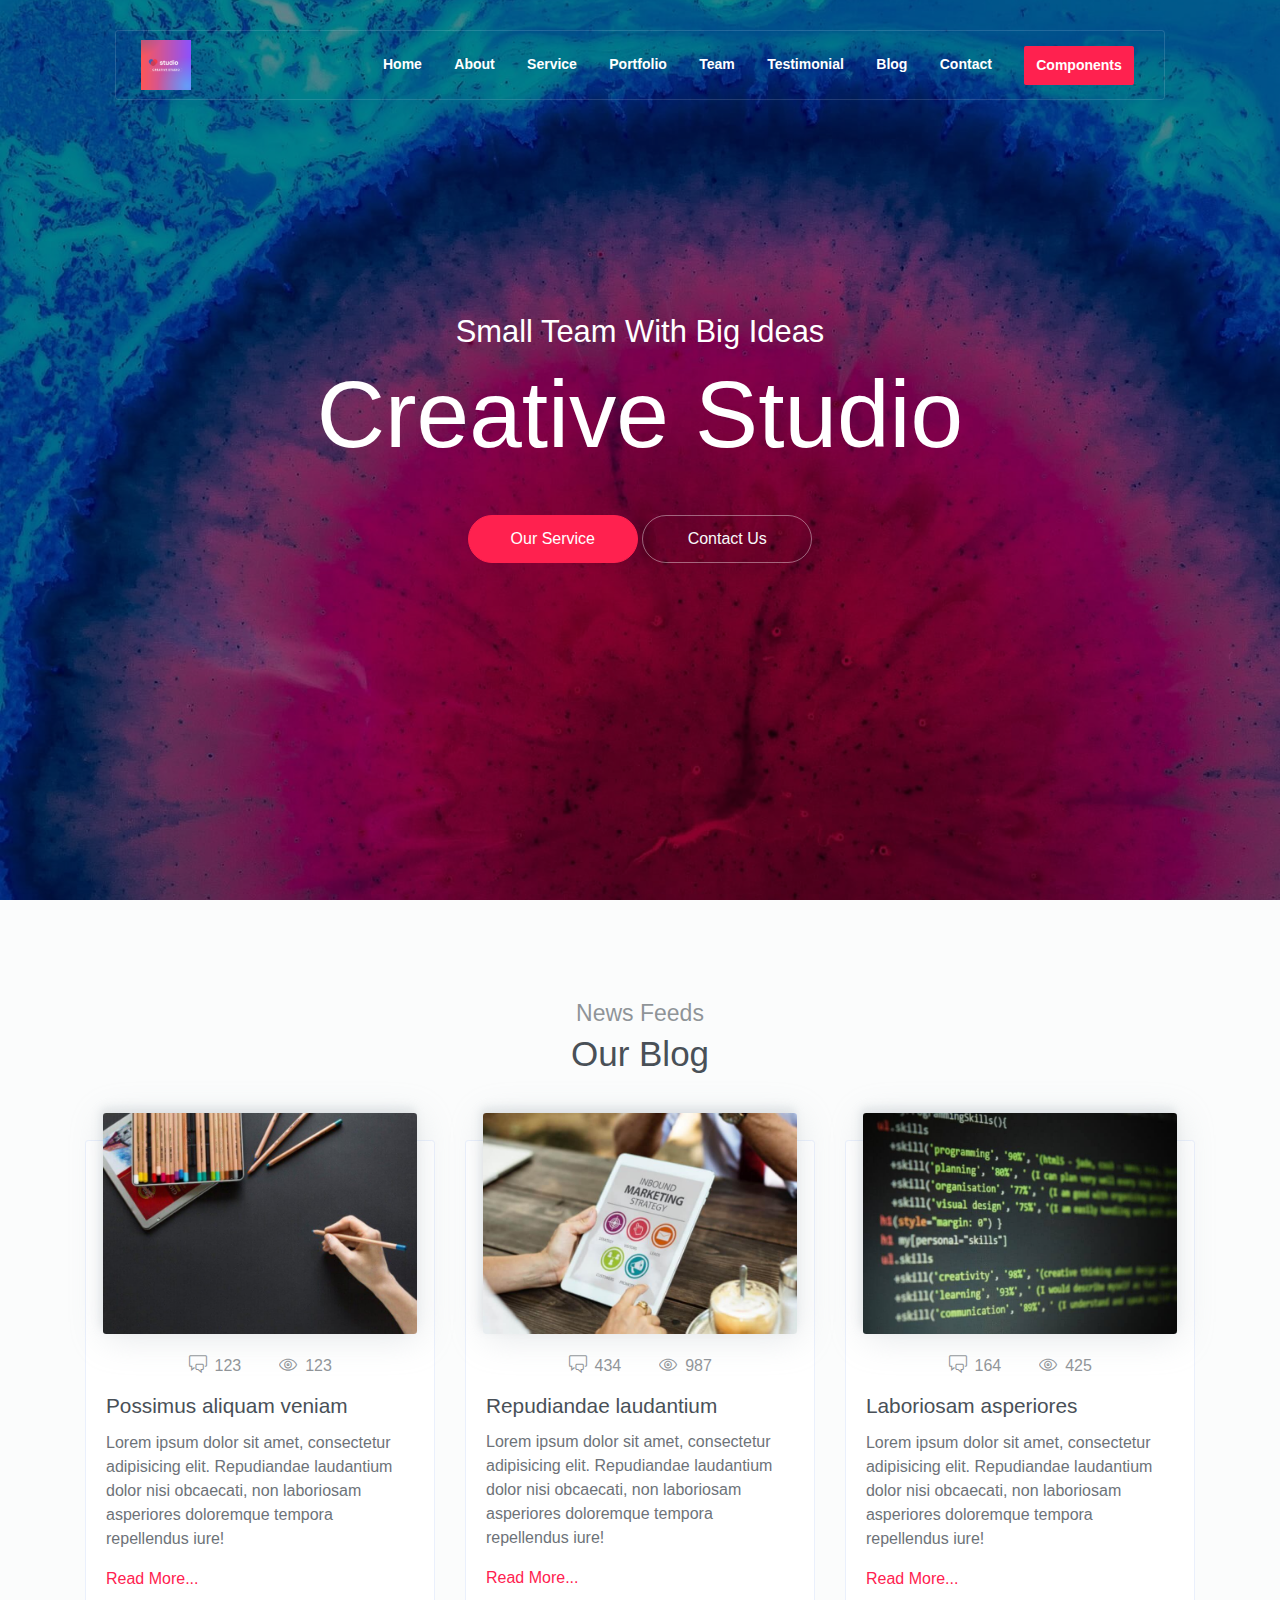
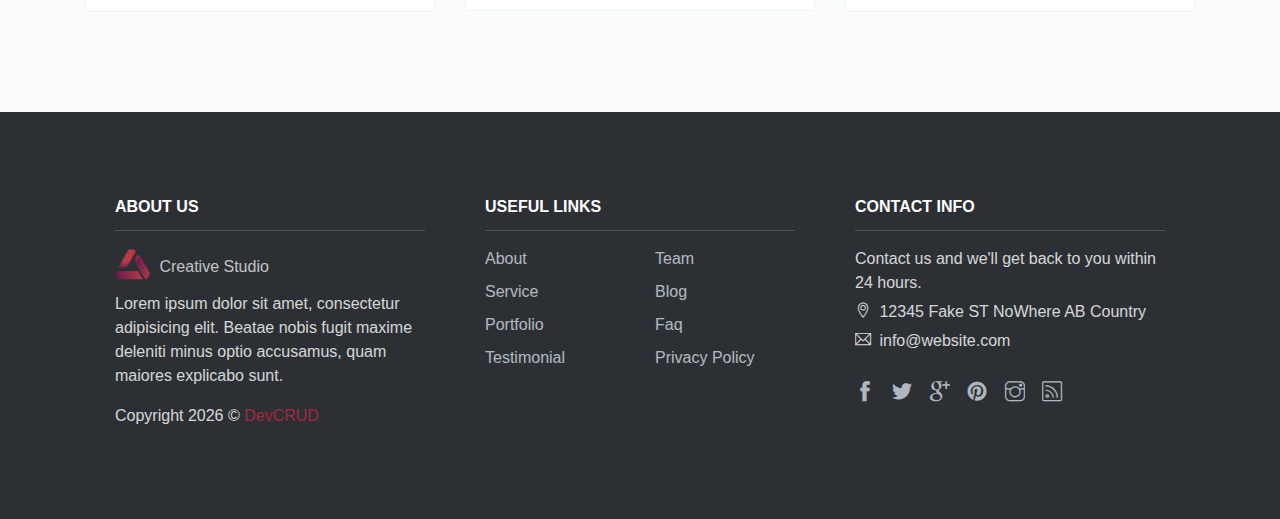
==== blog.html @ 2c9daa5a "first push" ====
<!DOCTYPE html>
<html lang="en">
<head>
	<meta charset="utf-8">
    <meta name="viewport" content="width=device-width, initial-scale=1, shrink-to-fit=no">
    <meta name="description" content="Start your development with Creative Studio landing page.">
    <meta name="author" content="Devcrud">
    <title>Creative Studio | Free Bootstrap 4.3.x template</title>

    <!-- font icons -->
    <link rel="stylesheet" href="assets/vendors/themify-icons/css/themify-icons.css">

    <!-- Bootstrap + Creative Studio main styles -->
	<link rel="stylesheet" href="assets/css/creative-studio.css">

</head>
<body data-spy="scroll" data-target=".navbar" data-offset="40" id="home">
    
    <!-- Page Navigation -->
    <nav class="navbar custom-navbar navbar-expand-lg navbar-dark" data-spy="affix" data-offset-top="20">
        <div class="container">
            <a class="navbar-brand" href="#">
                <img src="logocs.png" alt="Download free bootstrap 4 landing page, free boootstrap 4 templates, Download free bootstrap 4.1 landing page, free boootstrap 4.1.1 templates, Creative studio Landing page">
            </a>
            <button class="navbar-toggler" type="button" data-toggle="collapse" data-target="#navbarSupportedContent" aria-controls="navbarSupportedContent" aria-expanded="false" aria-label="Toggle navigation">
                <span></span>
            </button>

            <div class="collapse navbar-collapse" id="navbarSupportedContent">
                <ul class="navbar-nav ml-auto">
                    <li class="nav-item">
                        <a class="nav-link" href="index.html">Home</a>
                    </li>
                    <li class="nav-item">
                        <a class="nav-link" href="#about">About</a>
                    </li>
                    <li class="nav-item">
                        <a class="nav-link" href="services.html">Service</a>
                    </li>
                    <li class="nav-item">
                        <a class="nav-link" href="portefolio.html">Portfolio</a>
                    </li>
                    <li class="nav-item">
                        <a class="nav-link" href="#team">Team</a>
                    </li>
                    <li class="nav-item">
                        <a class="nav-link" href="#testimonial">Testimonial</a>
                    </li>
                    <li class="nav-item">
                        <a class="nav-link" href="blog.html">Blog</a>
                    </li>
                    <li class="nav-item">
                        <a class="nav-link" href="contact.html">Contact</a>
                    </li>
                    <li class="nav-item">
                        <a class="nav-link btn btn-primary btn-sm ml-lg-3" href="components.html">Components</a>
                    </li>
                </ul>
            </div>
        </div>
    </nav>
    <!-- End Of Page Navigation -->

    <!-- Page Header -->
    <header class="header">
        <div class="overlay">
            <h6 class="subtitle">Small Team With Big Ideas</h6>
            <h1 class="title">Creative Studio</h1>
            <div class="buttons text-center">
                <a href="#service" class="btn btn-primary rounded w-lg btn-lg my-1">Our Service</a>
                <a href="#contact" class="btn btn-outline-light rounded w-lg btn-lg my-1">Contact Us</a>
            </div>              
        </div>      
    </header>
  <!-- Blog Section -->
  <section id="blog">
    <div class="container">
        <h6 class="section-subtitle text-center">News Feeds</h6>
        <h6 class="section-title mb-6 text-center">Our Blog</h6>

        <div class="row">
            <div class="col-md-4">
                <div class="card blog-post my-4 my-sm-5 my-md-0">
                    <img src="assets/imgs/blog-1.jpg" alt="Download free bootstrap 4 landing page, free boootstrap 4 templates, Download free bootstrap 4.1 landing page, free boootstrap 4.1.1 templates, Creative studio Landing page">
                    <div class="card-body">
                        <div class="details mb-3">
                            <a href="javascript:void(0)"><i class="ti-comments"></i> 123</a>
                            <a href="javascript:void(0)"><i class="ti-eye"></i> 123</a>
                        </div>
                        <h5 class="card-title">Possimus aliquam veniam</h5>
                        <p>Lorem ipsum dolor sit amet, consectetur adipisicing elit. Repudiandae laudantium dolor nisi obcaecati, non laboriosam asperiores doloremque tempora repellendus iure!</p>
                        <a href="javascript:void(0)" class="d-block mt-3">Read More...</a>
                    </div>
                </div>
            </div>
            <div class="col-md-4">
                <div class="card blog-post my-4 my-sm-5 my-md-0">
                    <img src="assets/imgs/blog-2.jpg" alt="Download free bootstrap 4 landing page, free boootstrap 4 templates, Download free bootstrap 4.1 landing page, free boootstrap 4.1.1 templates, Creative studio Landing page">
                    <div class="card-body">
                        <div class="details mb-3">
                            <a href="javascript:void(0)"><i class="ti-comments"></i> 434</a>
                            <a href="javascript:void(0)"><i class="ti-eye"></i> 987</a>
                        </div>
                        <h5 class="card-title">Repudiandae laudantium</h5>
                        <p>Lorem ipsum dolor sit amet, consectetur adipisicing elit. Repudiandae laudantium dolor nisi obcaecati, non laboriosam asperiores doloremque tempora repellendus iure!</p>
                        <a href="javascript:void(0)" class="d-block mt-3">Read More...</a>
                    </div>
                </div>
            </div>
            <div class="col-md-4">
                <div class="card blog-post my-4 my-sm-5 my-md-0">
                    <img src="assets/imgs/blog-3.jpg" alt="Download free bootstrap 4 landing page, free boootstrap 4 templates, Download free bootstrap 4.1 landing page, free boootstrap 4.1.1 templates, Creative studio Landing page">
                    <div class="card-body">
                        <div class="details mb-3">
                            <a href="javascript:void(0)"><i class="ti-comments"></i> 164</a>
                            <a href="javascript:void(0)"><i class="ti-eye"></i> 425</a>
                        </div>
                        <h5 class="card-title">Laboriosam asperiores</h5>
                        <p>Lorem ipsum dolor sit amet, consectetur adipisicing elit. Repudiandae laudantium dolor nisi obcaecati, non laboriosam asperiores doloremque tempora repellendus iure!</p>
                        <a href="javascript:void(0)" class="d-block mt-3">Read More...</a>
                    </div>
                </div>
            </div>
        </div>
    </div>
</section>
<!-- End of Blog Section -->
    </section>
    <section class="has-bg-img py-0">
        <div class="container">
            <div class="footer">
                <div class="footer-lists">
                    <ul class="list">
                        <li class="list-head">
                            <h6 class="font-weight-bold">ABOUT US</h6>
                        </li>
                        <li class="list-body">
                            <a href="#" class="logo">
                                <img src="assets/imgs/logo.png" alt="Download free bootstrap 4 landing page, free boootstrap 4 templates, Download free bootstrap 4.1 landing page, free boootstrap 4.1.1 templates, Creative studio Landing page">
                                <h6>Creative Studio</h6>
                            </a>
                            <p>Lorem ipsum dolor sit amet, consectetur adipisicing elit. Beatae nobis fugit maxime deleniti minus optio accusamus, quam maiores explicabo sunt.</p> 
                            <p class="mt-3">
                                Copyright <script>document.write(new Date().getFullYear())</script> &copy; <a class="d-inline text-primary" href="http://www.devcrud.com">DevCRUD</a>
                            </p>                   
                        </li>
                    </ul>
                    <ul class="list">
                        <li class="list-head">
                            <h6 class="font-weight-bold">USEFUL LINKS</h6>
                        </li>
                        <li class="list-body">
                            <div class="row">
                                <div class="col">
                                    <a href="#about">About</a>
                                    <a href="#service">Service</a>
                                    <a href="#portfolio">Portfolio</a>
                                    <a href="#testmonail">Testimonial</a>
                                </div>
                                <div class="col">
                                    <a href="#team">Team</a>
                                    <a href="#blog">Blog</a>
                                    <a href="#">Faq</a>
                                    <a href="#">Privacy Policy</a>                  
                                </div>
                            </div>
                        </li>
                    </ul>
                    <ul class="list">
                        <li class="list-head">
                            <h6 class="font-weight-bold">CONTACT INFO</h6>
                        </li>
                        <li class="list-body">
                            <p>Contact us and we'll get back to you within 24 hours.</p>
                            <p><i class="ti-location-pin"></i> 12345 Fake ST NoWhere AB Country</p>
                            <p><i class="ti-email"></i>  info@website.com</p>
                            <div class="social-links">
                                <a href="javascript:void(0)" class="link"><i class="ti-facebook"></i></a>
                                <a href="javascript:void(0)" class="link"><i class="ti-twitter-alt"></i></a>
                                <a href="javascript:void(0)" class="link"><i class="ti-google"></i></a>
                                <a href="javascript:void(0)" class="link"><i class="ti-pinterest-alt"></i></a>
                                <a href="javascript:void(0)" class="link"><i class="ti-instagram"></i></a>
                                <a href="javascript:void(0)" class="link"><i class="ti-rss"></i></a>
                            </div>
                        </li>
                    </ul>
                </div>
            </div>    
        </div>
    </section>

    <!-- core  -->
    <script src="assets/vendors/jquery/jquery-3.4.1.js"></script>
    <script src="assets/vendors/bootstrap/bootstrap.bundle.js"></script>

    <!-- bootstrap affix -->
    <script src="assets/vendors/bootstrap/bootstrap.affix.js"></script>

    <!-- Creative Studio js -->
    <script src="assets/js/creative-studio.js"></script>

</body>
</html>
---- assets/vendors/themify-icons/css/themify-icons.css ----
@font-face {
	font-family: 'themify';
	src:url("../fonts/themify.eot?-fvbane");
	src:url("../fonts/themify.eot?#iefix-fvbane") format("embedded-opentype"),
		url("../fonts/themify.woff?-fvbane") format("woff"),
		url("../fonts/themify.ttf?-fvbane") format("truetype"),
		url("../fonts/themify.svg?-fvbane#themify") format("svg");
	font-weight: normal;
	font-style: normal;
}

[class^="ti-"], [class*=" ti-"] {
	font-family: 'themify';
	speak: none;
	font-style: normal;
	font-weight: normal;
	font-variant: normal;
	text-transform: none;
	line-height: 1;

	/* Better Font Rendering =========== */
	-webkit-font-smoothing: antialiased;
	-moz-osx-font-smoothing: grayscale;
}

.ti-wand:before {
	content: "\e600";
}
.ti-volume:before {
	content: "\e601";
}
.ti-user:before {
	content: "\e602";
}
.ti-unlock:before {
	content: "\e603";
}
.ti-unlink:before {
	content: "\e604";
}
.ti-trash:before {
	content: "\e605";
}
.ti-thought:before {
	content: "\e606";
}
.ti-target:before {
	content: "\e607";
}
.ti-tag:before {
	content: "\e608";
}
.ti-tablet:before {
	content: "\e609";
}
.ti-star:before {
	content: "\e60a";
}
.ti-spray:before {
	content: "\e60b";
}
.ti-signal:before {
	content: "\e60c";
}
.ti-shopping-cart:before {
	content: "\e60d";
}
.ti-shopping-cart-full:before {
	content: "\e60e";
}
.ti-settings:before {
	content: "\e60f";
}
.ti-search:before {
	content: "\e610";
}
.ti-zoom-in:before {
	content: "\e611";
}
.ti-zoom-out:before {
	content: "\e612";
}
.ti-cut:before {
	content: "\e613";
}
.ti-ruler:before {
	content: "\e614";
}
.ti-ruler-pencil:before {
	content: "\e615";
}
.ti-ruler-alt:before {
	content: "\e616";
}
.ti-bookmark:before {
	content: "\e617";
}
.ti-bookmark-alt:before {
	content: "\e618";
}
.ti-reload:before {
	content: "\e619";
}
.ti-plus:before {
	content: "\e61a";
}
.ti-pin:before {
	content: "\e61b";
}
.ti-pencil:before {
	content: "\e61c";
}
.ti-pencil-alt:before {
	content: "\e61d";
}
.ti-paint-roller:before {
	content: "\e61e";
}
.ti-paint-bucket:before {
	content: "\e61f";
}
.ti-na:before {
	content: "\e620";
}
.ti-mobile:before {
	content: "\e621";
}
.ti-minus:before {
	content: "\e622";
}
.ti-medall:before {
	content: "\e623";
}
.ti-medall-alt:before {
	content: "\e624";
}
.ti-marker:before {
	content: "\e625";
}
.ti-marker-alt:before {
	content: "\e626";
}
.ti-arrow-up:before {
	content: "\e627";
}
.ti-arrow-right:before {
	content: "\e628";
}
.ti-arrow-left:before {
	content: "\e629";
}
.ti-arrow-down:before {
	content: "\e62a";
}
.ti-lock:before {
	content: "\e62b";
}
.ti-location-arrow:before {
	content: "\e62c";
}
.ti-link:before {
	content: "\e62d";
}
.ti-layout:before {
	content: "\e62e";
}
.ti-layers:before {
	content: "\e62f";
}
.ti-layers-alt:before {
	content: "\e630";
}
.ti-key:before {
	content: "\e631";
}
.ti-import:before {
	content: "\e632";
}
.ti-image:before {
	content: "\e633";
}
.ti-heart:before {
	content: "\e634";
}
.ti-heart-broken:before {
	content: "\e635";
}
.ti-hand-stop:before {
	content: "\e636";
}
.ti-hand-open:before {
	content: "\e637";
}
.ti-hand-drag:before {
	content: "\e638";
}
.ti-folder:before {
	content: "\e639";
}
.ti-flag:before {
	content: "\e63a";
}
.ti-flag-alt:before {
	content: "\e63b";
}
.ti-flag-alt-2:before {
	content: "\e63c";
}
.ti-eye:before {
	content: "\e63d";
}
.ti-export:before {
	content: "\e63e";
}
.ti-exchange-vertical:before {
	content: "\e63f";
}
.ti-desktop:before {
	content: "\e640";
}
.ti-cup:before {
	content: "\e641";
}
.ti-crown:before {
	content: "\e642";
}
.ti-comments:before {
	content: "\e643";
}
.ti-comment:before {
	content: "\e644";
}
.ti-comment-alt:before {
	content: "\e645";
}
.ti-close:before {
	content: "\e646";
}
.ti-clip:before {
	content: "\e647";
}
.ti-angle-up:before {
	content: "\e648";
}
.ti-angle-right:before {
	content: "\e649";
}
.ti-angle-left:before {
	content: "\e64a";
}
.ti-angle-down:before {
	content: "\e64b";
}
.ti-check:before {
	content: "\e64c";
}
.ti-check-box:before {
	content: "\e64d";
}
.ti-camera:before {
	content: "\e64e";
}
.ti-announcement:before {
	content: "\e64f";
}
.ti-brush:before {
	content: "\e650";
}
.ti-briefcase:before {
	content: "\e651";
}
.ti-bolt:before {
	content: "\e652";
}
.ti-bolt-alt:before {
	content: "\e653";
}
.ti-blackboard:before {
	content: "\e654";
}
.ti-bag:before {
	content: "\e655";
}
.ti-move:before {
	content: "\e656";
}
.ti-arrows-vertical:before {
	content: "\e657";
}
.ti-arrows-horizontal:before {
	content: "\e658";
}
.ti-fullscreen:before {
	content: "\e659";
}
.ti-arrow-top-right:before {
	content: "\e65a";
}
.ti-arrow-top-left:before {
	content: "\e65b";
}
.ti-arrow-circle-up:before {
	content: "\e65c";
}
.ti-arrow-circle-right:before {
	content: "\e65d";
}
.ti-arrow-circle-left:before {
	content: "\e65e";
}
.ti-arrow-circle-down:before {
	content: "\e65f";
}
.ti-angle-double-up:before {
	content: "\e660";
}
.ti-angle-double-right:before {
	content: "\e661";
}
.ti-angle-double-left:before {
	content: "\e662";
}
.ti-angle-double-down:before {
	content: "\e663";
}
.ti-zip:before {
	content: "\e664";
}
.ti-world:before {
	content: "\e665";
}
.ti-wheelchair:before {
	content: "\e666";
}
.ti-view-list:before {
	content: "\e667";
}
.ti-view-list-alt:before {
	content: "\e668";
}
.ti-view-grid:before {
	content: "\e669";
}
.ti-uppercase:before {
	content: "\e66a";
}
.ti-upload:before {
	content: "\e66b";
}
.ti-underline:before {
	content: "\e66c";
}
.ti-truck:before {
	content: "\e66d";
}
.ti-timer:before {
	content: "\e66e";
}
.ti-ticket:before {
	content: "\e66f";
}
.ti-thumb-up:before {
	content: "\e670";
}
.ti-thumb-down:before {
	content: "\e671";
}
.ti-text:before {
	content: "\e672";
}
.ti-stats-up:before {
	content: "\e673";
}
.ti-stats-down:before {
	content: "\e674";
}
.ti-split-v:before {
	content: "\e675";
}
.ti-split-h:before {
	content: "\e676";
}
.ti-smallcap:before {
	content: "\e677";
}
.ti-shine:before {
	content: "\e678";
}
.ti-shift-right:before {
	content: "\e679";
}
.ti-shift-left:before {
	content: "\e67a";
}
.ti-shield:before {
	content: "\e67b";
}
.ti-notepad:before {
	content: "\e67c";
}
.ti-server:before {
	content: "\e67d";
}
.ti-quote-right:before {
	content: "\e67e";
}
.ti-quote-left:before {
	content: "\e67f";
}
.ti-pulse:before {
	content: "\e680";
}
.ti-printer:before {
	content: "\e681";
}
.ti-power-off:before {
	content: "\e682";
}
.ti-plug:before {
	content: "\e683";
}
.ti-pie-chart:before {
	content: "\e684";
}
.ti-paragraph:before {
	content: "\e685";
}
.ti-panel:before {
	content: "\e686";
}
.ti-package:before {
	content: "\e687";
}
.ti-music:before {
	content: "\e688";
}
.ti-music-alt:before {
	content: "\e689";
}
.ti-mouse:before {
	content: "\e68a";
}
.ti-mouse-alt:before {
	content: "\e68b";
}
.ti-money:before {
	content: "\e68c";
}
.ti-microphone:before {
	content: "\e68d";
}
.ti-menu:before {
	content: "\e68e";
}
.ti-menu-alt:before {
	content: "\e68f";
}
.ti-map:before {
	content: "\e690";
}
.ti-map-alt:before {
	content: "\e691";
}
.ti-loop:before {
	content: "\e692";
}
.ti-location-pin:before {
	content: "\e693";
}
.ti-list:before {
	content: "\e694";
}
.ti-light-bulb:before {
	content: "\e695";
}
.ti-Italic:before {
	content: "\e696";
}
.ti-info:before {
	content: "\e697";
}
.ti-infinite:before {
	content: "\e698";
}
.ti-id-badge:before {
	content: "\e699";
}
.ti-hummer:before {
	content: "\e69a";
}
.ti-home:before {
	content: "\e69b";
}
.ti-help:before {
	content: "\e69c";
}
.ti-headphone:before {
	content: "\e69d";
}
.ti-harddrives:before {
	content: "\e69e";
}
.ti-harddrive:before {
	content: "\e69f";
}
.ti-gift:before {
	content: "\e6a0";
}
.ti-game:before {
	content: "\e6a1";
}
.ti-filter:before {
	content: "\e6a2";
}
.ti-files:before {
	content: "\e6a3";
}
.ti-file:before {
	content: "\e6a4";
}
.ti-eraser:before {
	content: "\e6a5";
}
.ti-envelope:before {
	content: "\e6a6";
}
.ti-download:before {
	content: "\e6a7";
}
.ti-direction:before {
	content: "\e6a8";
}
.ti-direction-alt:before {
	content: "\e6a9";
}
.ti-dashboard:before {
	content: "\e6aa";
}
.ti-control-stop:before {
	content: "\e6ab";
}
.ti-control-shuffle:before {
	content: "\e6ac";
}
.ti-control-play:before {
	content: "\e6ad";
}
.ti-control-pause:before {
	content: "\e6ae";
}
.ti-control-forward:before {
	content: "\e6af";
}
.ti-control-backward:before {
	content: "\e6b0";
}
.ti-cloud:before {
	content: "\e6b1";
}
.ti-cloud-up:before {
	content: "\e6b2";
}
.ti-cloud-down:before {
	content: "\e6b3";
}
.ti-clipboard:before {
	content: "\e6b4";
}
.ti-car:before {
	content: "\e6b5";
}
.ti-calendar:before {
	content: "\e6b6";
}
.ti-book:before {
	content: "\e6b7";
}
.ti-bell:before {
	content: "\e6b8";
}
.ti-basketball:before {
	content: "\e6b9";
}
.ti-bar-chart:before {
	content: "\e6ba";
}
.ti-bar-chart-alt:before {
	content: "\e6bb";
}
.ti-back-right:before {
	content: "\e6bc";
}
.ti-back-left:before {
	content: "\e6bd";
}
.ti-arrows-corner:before {
	content: "\e6be";
}
.ti-archive:before {
	content: "\e6bf";
}
.ti-anchor:before {
	content: "\e6c0";
}
.ti-align-right:before {
	content: "\e6c1";
}
.ti-align-left:before {
	content: "\e6c2";
}
.ti-align-justify:before {
	content: "\e6c3";
}
.ti-align-center:before {
	content: "\e6c4";
}
.ti-alert:before {
	content: "\e6c5";
}
.ti-alarm-clock:before {
	content: "\e6c6";
}
.ti-agenda:before {
	content: "\e6c7";
}
.ti-write:before {
	content: "\e6c8";
}
.ti-window:before {
	content: "\e6c9";
}
.ti-widgetized:before {
	content: "\e6ca";
}
.ti-widget:before {
	content: "\e6cb";
}
.ti-widget-alt:before {
	content: "\e6cc";
}
.ti-wallet:before {
	content: "\e6cd";
}
.ti-video-clapper:before {
	content: "\e6ce";
}
.ti-video-camera:before {
	content: "\e6cf";
}
.ti-vector:before {
	content: "\e6d0";
}
.ti-themify-logo:before {
	content: "\e6d1";
}
.ti-themify-favicon:before {
	content: "\e6d2";
}
.ti-themify-favicon-alt:before {
	content: "\e6d3";
}
.ti-support:before {
	content: "\e6d4";
}
.ti-stamp:before {
	content: "\e6d5";
}
.ti-split-v-alt:before {
	content: "\e6d6";
}
.ti-slice:before {
	content: "\e6d7";
}
.ti-shortcode:before {
	content: "\e6d8";
}
.ti-shift-right-alt:before {
	content: "\e6d9";
}
.ti-shift-left-alt:before {
	content: "\e6da";
}
.ti-ruler-alt-2:before {
	content: "\e6db";
}
.ti-receipt:before {
	content: "\e6dc";
}
.ti-pin2:before {
	content: "\e6dd";
}
.ti-pin-alt:before {
	content: "\e6de";
}
.ti-pencil-alt2:before {
	content: "\e6df";
}
.ti-palette:before {
	content: "\e6e0";
}
.ti-more:before {
	content: "\e6e1";
}
.ti-more-alt:before {
	content: "\e6e2";
}
.ti-microphone-alt:before {
	content: "\e6e3";
}
.ti-magnet:before {
	content: "\e6e4";
}
.ti-line-double:before {
	content: "\e6e5";
}
.ti-line-dotted:before {
	content: "\e6e6";
}
.ti-line-dashed:before {
	content: "\e6e7";
}
.ti-layout-width-full:before {
	content: "\e6e8";
}
.ti-layout-width-default:before {
	content: "\e6e9";
}
.ti-layout-width-default-alt:before {
	content: "\e6ea";
}
.ti-layout-tab:before {
	content: "\e6eb";
}
.ti-layout-tab-window:before {
	content: "\e6ec";
}
.ti-layout-tab-v:before {
	content: "\e6ed";
}
.ti-layout-tab-min:before {
	content: "\e6ee";
}
.ti-layout-slider:before {
	content: "\e6ef";
}
.ti-layout-slider-alt:before {
	content: "\e6f0";
}
.ti-layout-sidebar-right:before {
	content: "\e6f1";
}
.ti-layout-sidebar-none:before {
	content: "\e6f2";
}
.ti-layout-sidebar-left:before {
	content: "\e6f3";
}
.ti-layout-placeholder:before {
	content: "\e6f4";
}
.ti-layout-menu:before {
	content: "\e6f5";
}
.ti-layout-menu-v:before {
	content: "\e6f6";
}
.ti-layout-menu-separated:before {
	content: "\e6f7";
}
.ti-layout-menu-full:before {
	content: "\e6f8";
}
.ti-layout-media-right-alt:before {
	content: "\e6f9";
}
.ti-layout-media-right:before {
	content: "\e6fa";
}
.ti-layout-media-overlay:before {
	content: "\e6fb";
}
.ti-layout-media-overlay-alt:before {
	content: "\e6fc";
}
.ti-layout-media-overlay-alt-2:before {
	content: "\e6fd";
}
.ti-layout-media-left-alt:before {
	content: "\e6fe";
}
.ti-layout-media-left:before {
	content: "\e6ff";
}
.ti-layout-media-center-alt:before {
	content: "\e700";
}
.ti-layout-media-center:before {
	content: "\e701";
}
.ti-layout-list-thumb:before {
	content: "\e702";
}
.ti-layout-list-thumb-alt:before {
	content: "\e703";
}
.ti-layout-list-post:before {
	content: "\e704";
}
.ti-layout-list-large-image:before {
	content: "\e705";
}
.ti-layout-line-solid:before {
	content: "\e706";
}
.ti-layout-grid4:before {
	content: "\e707";
}
.ti-layout-grid3:before {
	content: "\e708";
}
.ti-layout-grid2:before {
	content: "\e709";
}
.ti-layout-grid2-thumb:before {
	content: "\e70a";
}
.ti-layout-cta-right:before {
	content: "\e70b";
}
.ti-layout-cta-left:before {
	content: "\e70c";
}
.ti-layout-cta-center:before {
	content: "\e70d";
}
.ti-layout-cta-btn-right:before {
	content: "\e70e";
}
.ti-layout-cta-btn-left:before {
	content: "\e70f";
}
.ti-layout-column4:before {
	content: "\e710";
}
.ti-layout-column3:before {
	content: "\e711";
}
.ti-layout-column2:before {
	content: "\e712";
}
.ti-layout-accordion-separated:before {
	content: "\e713";
}
.ti-layout-accordion-merged:before {
	content: "\e714";
}
.ti-layout-accordion-list:before {
	content: "\e715";
}
.ti-ink-pen:before {
	content: "\e716";
}
.ti-info-alt:before {
	content: "\e717";
}
.ti-help-alt:before {
	content: "\e718";
}
.ti-headphone-alt:before {
	content: "\e719";
}
.ti-hand-point-up:before {
	content: "\e71a";
}
.ti-hand-point-right:before {
	content: "\e71b";
}
.ti-hand-point-left:before {
	content: "\e71c";
}
.ti-hand-point-down:before {
	content: "\e71d";
}
.ti-gallery:before {
	content: "\e71e";
}
.ti-face-smile:before {
	content: "\e71f";
}
.ti-face-sad:before {
	content: "\e720";
}
.ti-credit-card:before {
	content: "\e721";
}
.ti-control-skip-forward:before {
	content: "\e722";
}
.ti-control-skip-backward:before {
	content: "\e723";
}
.ti-control-record:before {
	content: "\e724";
}
.ti-control-eject:before {
	content: "\e725";
}
.ti-comments-smiley:before {
	content: "\e726";
}
.ti-brush-alt:before {
	content: "\e727";
}
.ti-youtube:before {
	content: "\e728";
}
.ti-vimeo:before {
	content: "\e729";
}
.ti-twitter:before {
	content: "\e72a";
}
.ti-time:before {
	content: "\e72b";
}
.ti-tumblr:before {
	content: "\e72c";
}
.ti-skype:before {
	content: "\e72d";
}
.ti-share:before {
	content: "\e72e";
}
.ti-share-alt:before {
	content: "\e72f";
}
.ti-rocket:before {
	content: "\e730";
}
.ti-pinterest:before {
	content: "\e731";
}
.ti-new-window:before {
	content: "\e732";
}
.ti-microsoft:before {
	content: "\e733";
}
.ti-list-ol:before {
	content: "\e734";
}
.ti-linkedin:before {
	content: "\e735";
}
.ti-layout-sidebar-2:before {
	content: "\e736";
}
.ti-layout-grid4-alt:before {
	content: "\e737";
}
.ti-layout-grid3-alt:before {
	content: "\e738";
}
.ti-layout-grid2-alt:before {
	content: "\e739";
}
.ti-layout-column4-alt:before {
	content: "\e73a";
}
.ti-layout-column3-alt:before {
	content: "\e73b";
}
.ti-layout-column2-alt:before {
	content: "\e73c";
}
.ti-instagram:before {
	content: "\e73d";
}
.ti-google:before {
	content: "\e73e";
}
.ti-github:before {
	content: "\e73f";
}
.ti-flickr:before {
	content: "\e740";
}
.ti-facebook:before {
	content: "\e741";
}
.ti-dropbox:before {
	content: "\e742";
}
.ti-dribbble:before {
	content: "\e743";
}
.ti-apple:before {
	content: "\e744";
}
.ti-android:before {
	content: "\e745";
}
.ti-save:before {
	content: "\e746";
}
.ti-save-alt:before {
	content: "\e747";
}
.ti-yahoo:before {
	content: "\e748";
}
.ti-wordpress:before {
	content: "\e749";
}
.ti-vimeo-alt:before {
	content: "\e74a";
}
.ti-twitter-alt:before {
	content: "\e74b";
}
.ti-tumblr-alt:before {
	content: "\e74c";
}
.ti-trello:before {
	content: "\e74d";
}
.ti-stack-overflow:before {
	content: "\e74e";
}
.ti-soundcloud:before {
	content: "\e74f";
}
.ti-sharethis:before {
	content: "\e750";
}
.ti-sharethis-alt:before {
	content: "\e751";
}
.ti-reddit:before {
	content: "\e752";
}
.ti-pinterest-alt:before {
	content: "\e753";
}
.ti-microsoft-alt:before {
	content: "\e754";
}
.ti-linux:before {
	content: "\e755";
}
.ti-jsfiddle:before {
	content: "\e756";
}
.ti-joomla:before {
	content: "\e757";
}
.ti-html5:before {
	content: "\e758";
}
.ti-flickr-alt:before {
	content: "\e759";
}
.ti-email:before {
	content: "\e75a";
}
.ti-drupal:before {
	content: "\e75b";
}
.ti-dropbox-alt:before {
	content: "\e75c";
}
.ti-css3:before {
	content: "\e75d";
}
.ti-rss:before {
	content: "\e75e";
}
.ti-rss-alt:before {
	content: "\e75f";
}
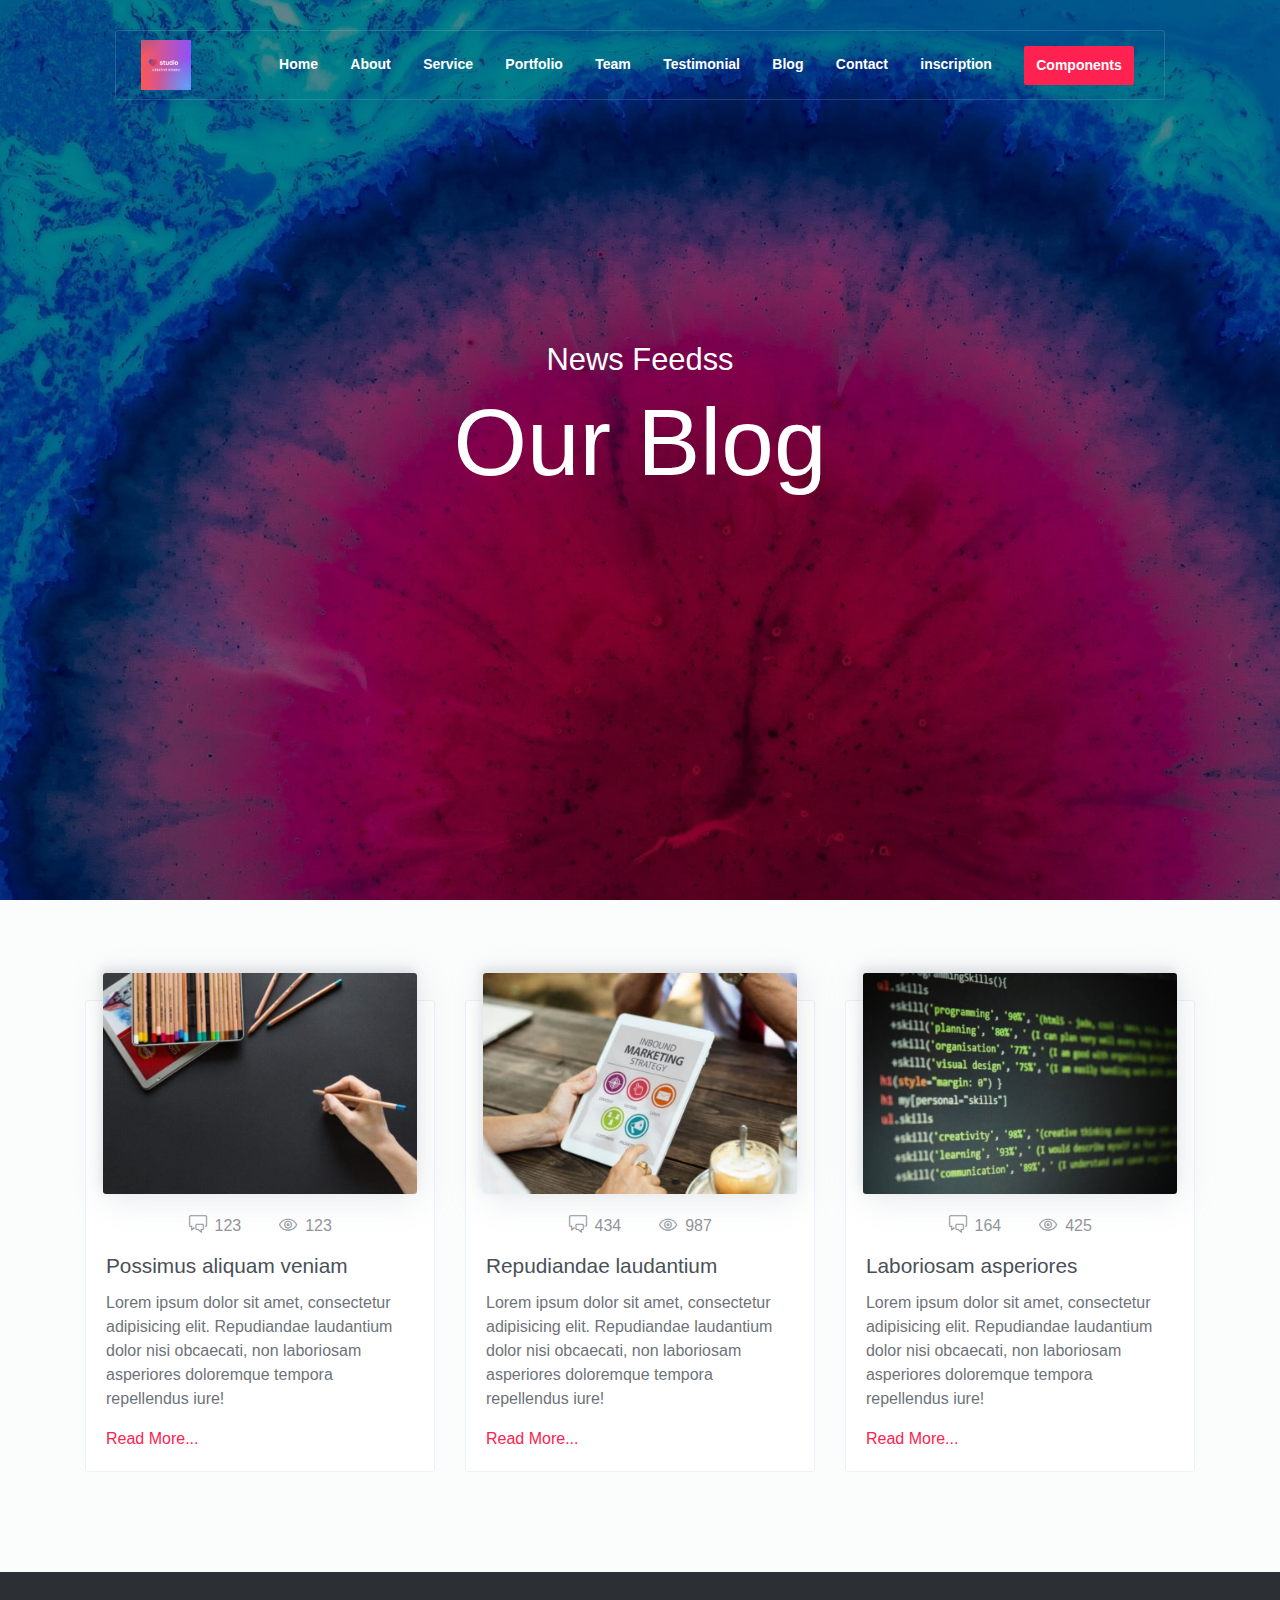
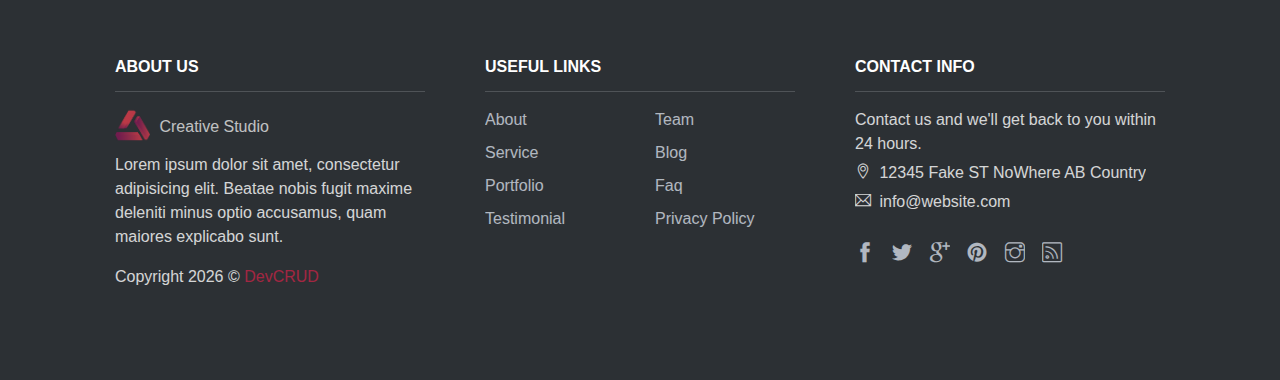
==== commit cf87eef2: "2 push" ====
--- a/blog.html
+++ b/blog.html
@@ -53,6 +53,9 @@
                         <a class="nav-link" href="contact.html">Contact</a>
                     </li>
                     <li class="nav-item">
+                        <a class="nav-link" href="inscription.html">inscription</a>
+                    </li>
+                    <li class="nav-item">
                         <a class="nav-link btn btn-primary btn-sm ml-lg-3" href="components.html">Components</a>
                     </li>
                 </ul>
@@ -64,20 +67,13 @@
     <!-- Page Header -->
     <header class="header">
         <div class="overlay">
-            <h6 class="subtitle">Small Team With Big Ideas</h6>
-            <h1 class="title">Creative Studio</h1>
-            <div class="buttons text-center">
-                <a href="#service" class="btn btn-primary rounded w-lg btn-lg my-1">Our Service</a>
-                <a href="#contact" class="btn btn-outline-light rounded w-lg btn-lg my-1">Contact Us</a>
-            </div>              
+            <h6 class="subtitle">News Feedss</h6>
+            <h1 class="title">Our Blog</h1>            
         </div>      
     </header>
   <!-- Blog Section -->
   <section id="blog">
     <div class="container">
-        <h6 class="section-subtitle text-center">News Feeds</h6>
-        <h6 class="section-title mb-6 text-center">Our Blog</h6>
-
         <div class="row">
             <div class="col-md-4">
                 <div class="card blog-post my-4 my-sm-5 my-md-0">
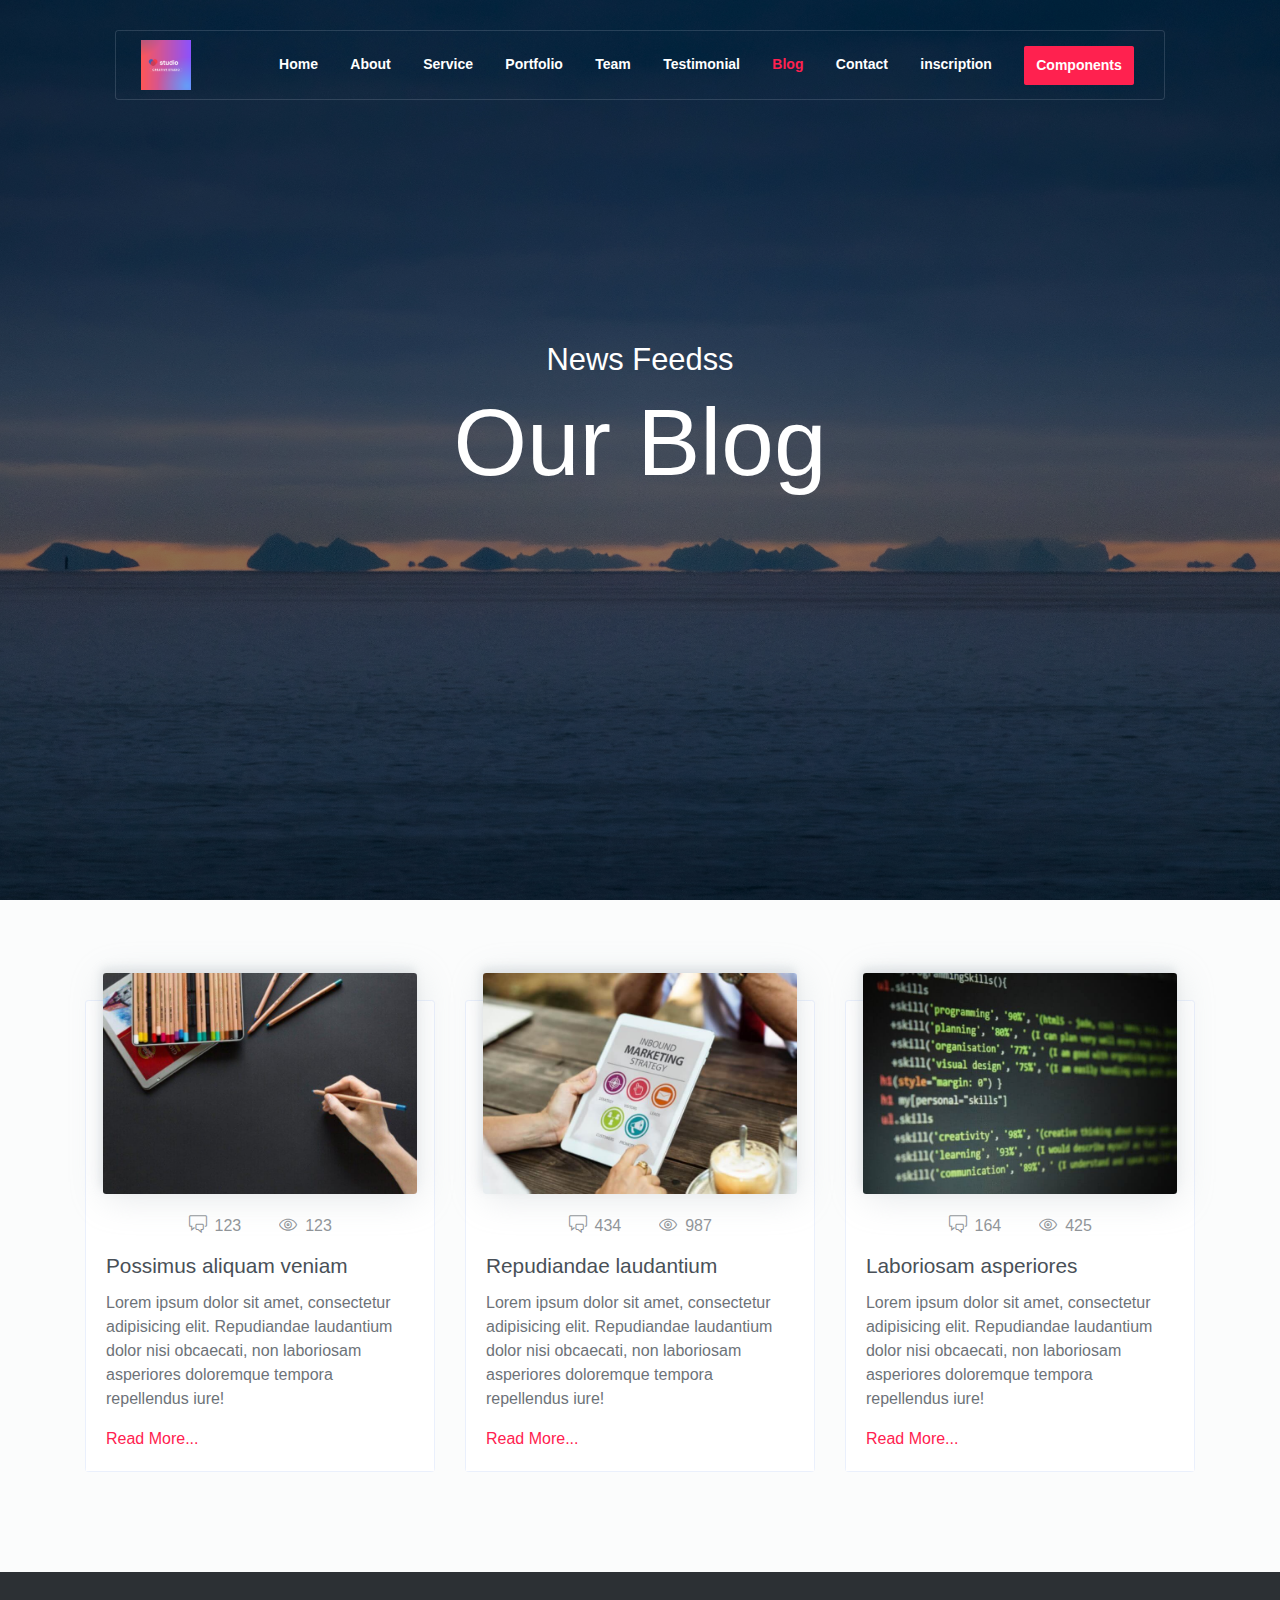
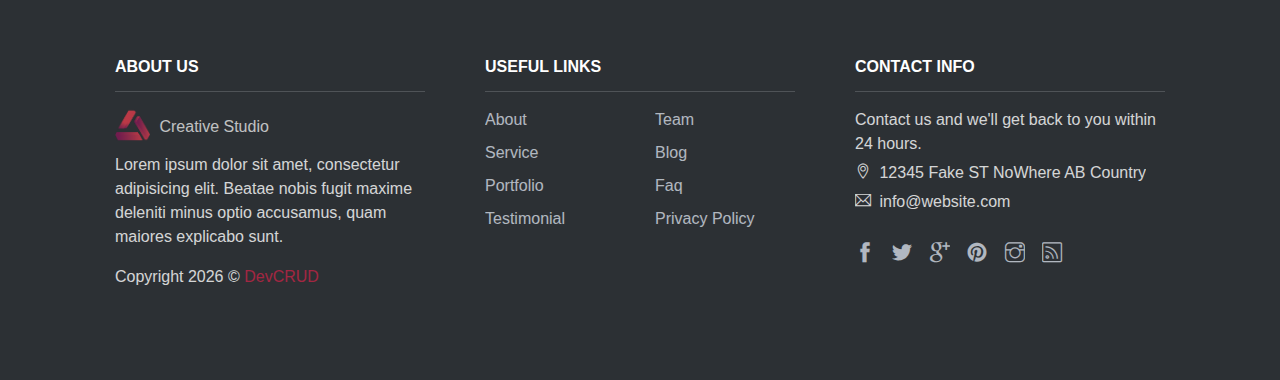
==== commit deea8d11: "la derniere push" ====
--- a/blog.html
+++ b/blog.html
@@ -6,6 +6,7 @@
     <meta name="description" content="Start your development with Creative Studio landing page.">
     <meta name="author" content="Devcrud">
     <title>Creative Studio | Free Bootstrap 4.3.x template</title>
+    <link rel="stylesheet" href="css.css"/>
 
     <!-- font icons -->
     <link rel="stylesheet" href="assets/vendors/themify-icons/css/themify-icons.css">
@@ -32,7 +33,7 @@
                         <a class="nav-link" href="index.html">Home</a>
                     </li>
                     <li class="nav-item">
-                        <a class="nav-link" href="#about">About</a>
+                        <a class="nav-link" href="index.html#about">About</a>
                     </li>
                     <li class="nav-item">
                         <a class="nav-link" href="services.html">Service</a>
@@ -41,13 +42,13 @@
                         <a class="nav-link" href="portefolio.html">Portfolio</a>
                     </li>
                     <li class="nav-item">
-                        <a class="nav-link" href="#team">Team</a>
-                    </li>
-                    <li class="nav-item">
-                        <a class="nav-link" href="#testimonial">Testimonial</a>
-                    </li>
-                    <li class="nav-item">
-                        <a class="nav-link" href="blog.html">Blog</a>
+                        <a class="nav-link" href="index.html#team">Team</a>
+                    </li>
+                    <li class="nav-item">
+                        <a class="nav-link" href="index.html#testimonial">Testimonial</a>
+                    </li>
+                    <li class="nav-item">
+                        <a class="nav-link active" href="blog.html">Blog</a>
                     </li>
                     <li class="nav-item">
                         <a class="nav-link" href="contact.html">Contact</a>
@@ -65,7 +66,7 @@
     <!-- End Of Page Navigation -->
 
     <!-- Page Header -->
-    <header class="header">
+    <header class="header blog-img">
         <div class="overlay">
             <h6 class="subtitle">News Feedss</h6>
             <h1 class="title">Our Blog</h1>            
--- a/css.css
+++ b/css.css
@@ -0,0 +1,86 @@
+.nav-item:hover{
+    background-color: rgb(74, 169, 186) !important;
+    border-radius: 5px;
+}
+
+.InscriptionsTitle{
+    background-color: rgb(108, 175, 214);
+    padding: 10px;
+    width:50%;
+    margin-left: auto;
+    margin-right: auto;
+    box-shadow: 0px 0px 25px #88a4b1;
+    text-align: center;
+    color: aliceblue;
+    }
+html{
+    scroll-behavior: smooth;
+}
+/* form{
+    background-color: rgb(242, 245, 247);
+padding: 20px;
+margin: 20px;
+width:70%;
+margin-left: auto;
+margin-right: auto;
+box-shadow: 0px 0px 25px #88a4b1;
+} */
+.inscri{
+background-color: white;
+padding: 10px;
+margin: 10px;
+width:50%;
+margin-left: auto;
+margin-right: auto;
+border : 5px solid rgb(150, 210, 228);
+box-shadow: 0px 0px 25px #88a4b1;
+
+}
+#exampleInputNumInscription,
+#exampleInputEmailInscription,
+#exampleInputPasswordInscription,
+#exampleInputNomInscription{
+    margin: 10px;
+    padding: 10px;
+    width:90%;
+margin-left: auto;
+margin-right: auto;
+display : block;
+}
+.exampleInputCHeckBoxInscription{
+    margin: 10px;
+    padding: 0 20px;
+    width:100%;
+}
+#exampleInputSubInscription{
+    background-color: rgb(150, 210, 228);
+    margin: 10px;
+    padding: 10px;
+    width:90%;
+    margin-left: auto;
+    margin-right: auto;
+    display : block;
+}
+
+
+
+.contactimg{
+    background-image: url('./assets/imgs/karsten-winegeart-ZhZziGTRhPg-unsplash.jpg') !important;
+}
+.inscription-img{
+    background-image: url('./assets/imgs/img-ins.jpg')!important;
+}
+.blog-img{
+    background-image: url('./assets/imgs/marek-piwnicki-7KX8I2_wgyY-unsplash.jpg')!important;
+}
+.card:hover {
+    transform: scale(1.2);
+    z-index: 2;
+    background-color: #30b9d8;
+    color: rgb(7, 7, 7);
+    
+
+  }
+  .card{
+    transition: all .5s;
+  }